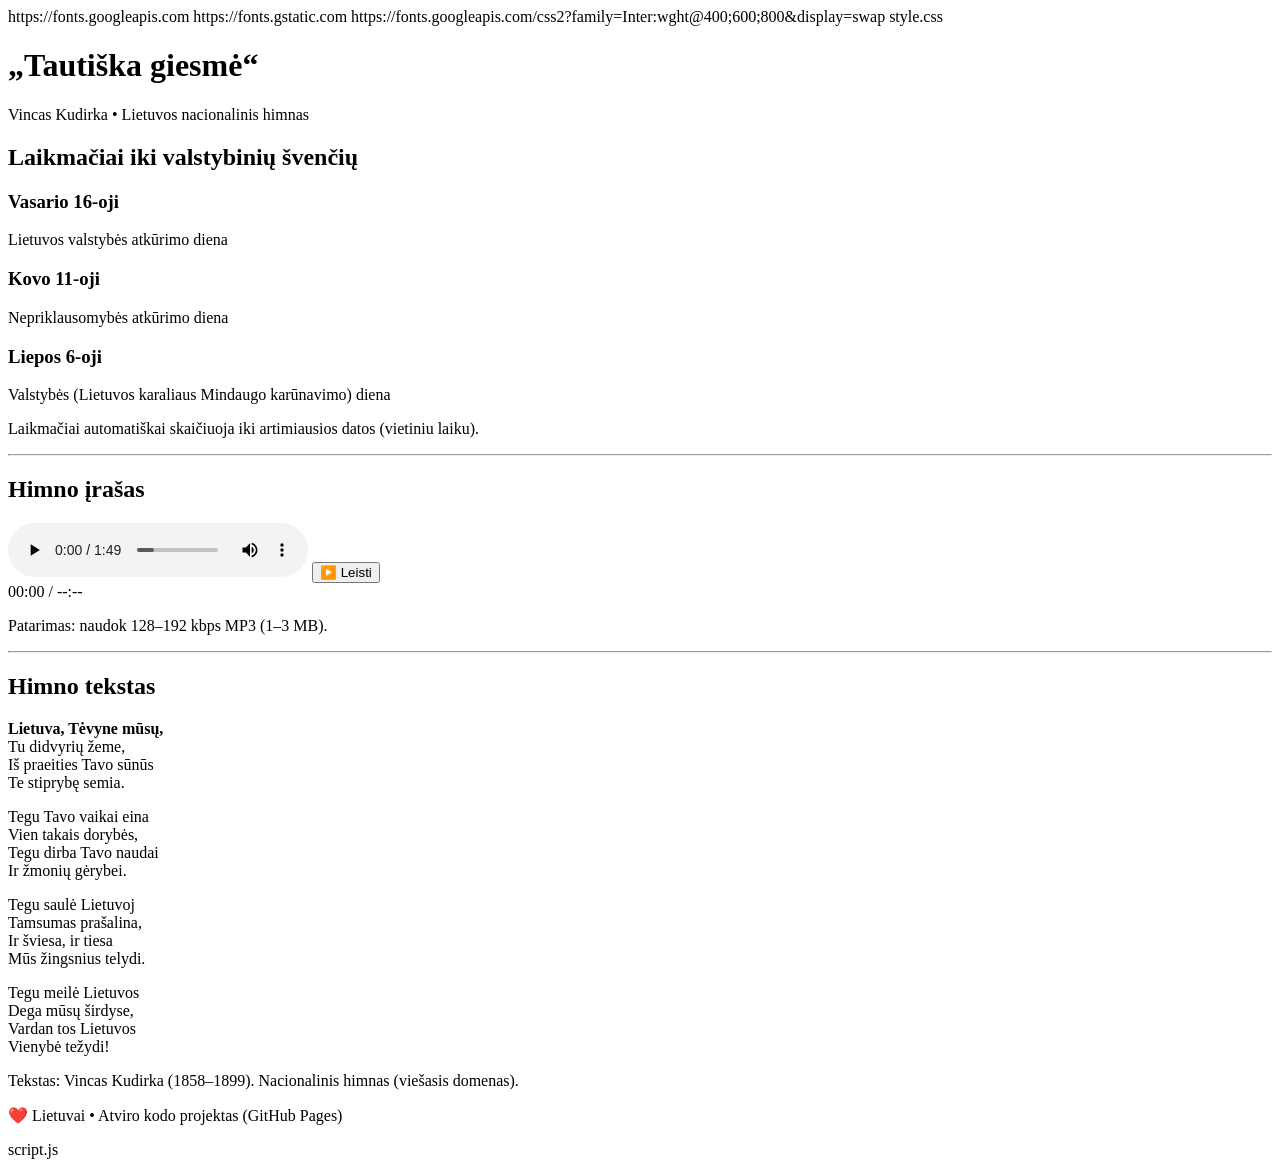
==== index.html @ f1cf4388 "Refactor styles and improve variable management in CSS" ====
<!doctype html>
<html lang="lt">
<head>
  <meta charset="utf-8" />
  <meta name="viewport" content="width=device-width, initial-scale=1" />
  <title>Tautiška giesmė – Laikmačiai ir himnas</title>
  <meta name="description" content="Tautiška giesmė su laikmačiais iki Vasario 16-osios, Kovo 11-osios ir Liepos 6-osios bei himno garsu.">
  <meta name="color-scheme" content="light dark">

  <!-- Šriftas: INTER (teisingos žymės, jokio plain teksto) -->
  https://fonts.googleapis.com
  https://fonts.gstatic.com
  https://fonts.googleapis.com/css2?family=Inter:wght@400;600;800&display=swap

  <!-- Pagrindinis stilius -->
  style.css
</head>
<body>
  <header class="site-header">
    <div class="container">
      <h1>„Tautiška giesmė“</h1>
      <p class="subtitle">Vincas Kudirka • Lietuvos nacionalinis himnas</p>
    </div>
  </header>

  <main class="container">
    <!-- Laikmačiai -->
    <section aria-labelledby="laikmaciai">
      <h2 id="laikmaciai">Laikmačiai iki valstybinių švenčių</h2>

      <div class="timers-grid" role="list">
        <article class="timer-card" role="listitem" aria-live="polite">
          <h3>Vasario 16-oji</h3>
          <p class="tagline">Lietuvos valstybės atkūrimo diena</p>
          <div class="countdown" data-month="2" data-day="16"></div>
          <p class="next-date"></p>
        </article>

        <article class="timer-card" role="listitem" aria-live="polite">
          <h3>Kovo 11-oji</h3>
          <p class="tagline">Nepriklausomybės atkūrimo diena</p>
          <div class="countdown" data-month="3" data-day="11"></div>
          <p class="next-date"></p>
        </article>

        <article class="timer-card" role="listitem" aria-live="polite">
          <h3>Liepos 6-oji</h3>
          <p class="tagline">Valstybės (Lietuvos karaliaus Mindaugo karūnavimo) diena</p>
          <div class="countdown" data-month="7" data-day="6"></div>
          <p class="next-date"></p>
        </article>
      </div>

      <p class="note">
        Laikmačiai automatiškai skaičiuoja iki artimiausios datos (vietiniu laiku).
      </p>
    </section>

    <hr class="divider" />

    <!-- Himno garsas -->
    <section aria-labelledby="audio">
      <h2 id="audio">Himno įrašas</h2>

      <div class="audio-player">
        <audio id="hymn-audio" preload="metadata" controls>
          <source src="assets/audio/tautiska-giesme.mp3" type="audio/mpeg">
          <source src="assets/audio/tautiska-giesme.ogg" type="audio/ogg">
          Jūsų naršyklė nepalaiko HTML5 audio. Atsisiųsti:
          <a href="assets/audio/tautiska-giesme.mp3">MP3</a>
        </audio>

        <button id="play-toggle" class="btn" aria-label="Leisti / Pauzė">
          ▶️ Leisti
        </button>

        <div class="audio-meta">
          <span id="current-time">00:00</span> /
          <span id="duration">--:--</span>
        </div>
      </div>

      <p class="note">Patarimas: naudok 128–192 kbps MP3 (1–3 MB).</p>
    </section>

    <hr class="divider" />

    <!-- Himno tekstas -->
    <section aria-labelledby="himnas">
      <h2 id="himnas">Himno tekstas</h2>

      <article class="hymn" lang="lt" aria-label="Tautiškos giesmės tekstas">
        <!-- data-start (sek.) – dėl „karaokės“ paryškinimo (adapteriuok pagal savo įrašą) -->
        <p data-start="0"><strong>Lietuva, Tėvyne mūsų,</strong><br>
        Tu didvyrių žeme,<br>
        Iš praeities Tavo sūnūs<br>
        Te stiprybę semia.</p>

        <p data-start="17">Tegu Tavo vaikai eina<br>
        Vien takais dorybės,<br>
        Tegu dirba Tavo naudai<br>
        Ir žmonių gėrybei.</p>

        <p data-start="34">Tegu saulė Lietuvoj<br>
        Tamsumas prašalina,<br>
        Ir šviesa, ir tiesa<br>
        Mūs žingsnius telydi.</p>

        <p data-start="52">Tegu meilė Lietuvos<br>
        Dega mūsų širdyse,<br>
        Vardan tos Lietuvos<br>
        Vienybė težydi!</p>
      </article>

      <p class="source">Tekstas: Vincas Kudirka (1858–1899). Nacionalinis himnas (viešasis domenas).</p>
    </section>
  </main>

  <footer class="site-footer">
    <div class="container">
      <p><span>❤️ Lietuvai</span> • <span>Atviro kodo projektas (GitHub Pages)</span></p>
    </div>
  </footer>

  <!-- Teisingas JS įkėlimas: vienintelis script su src -->
  script.js</script>
</body>
</html>
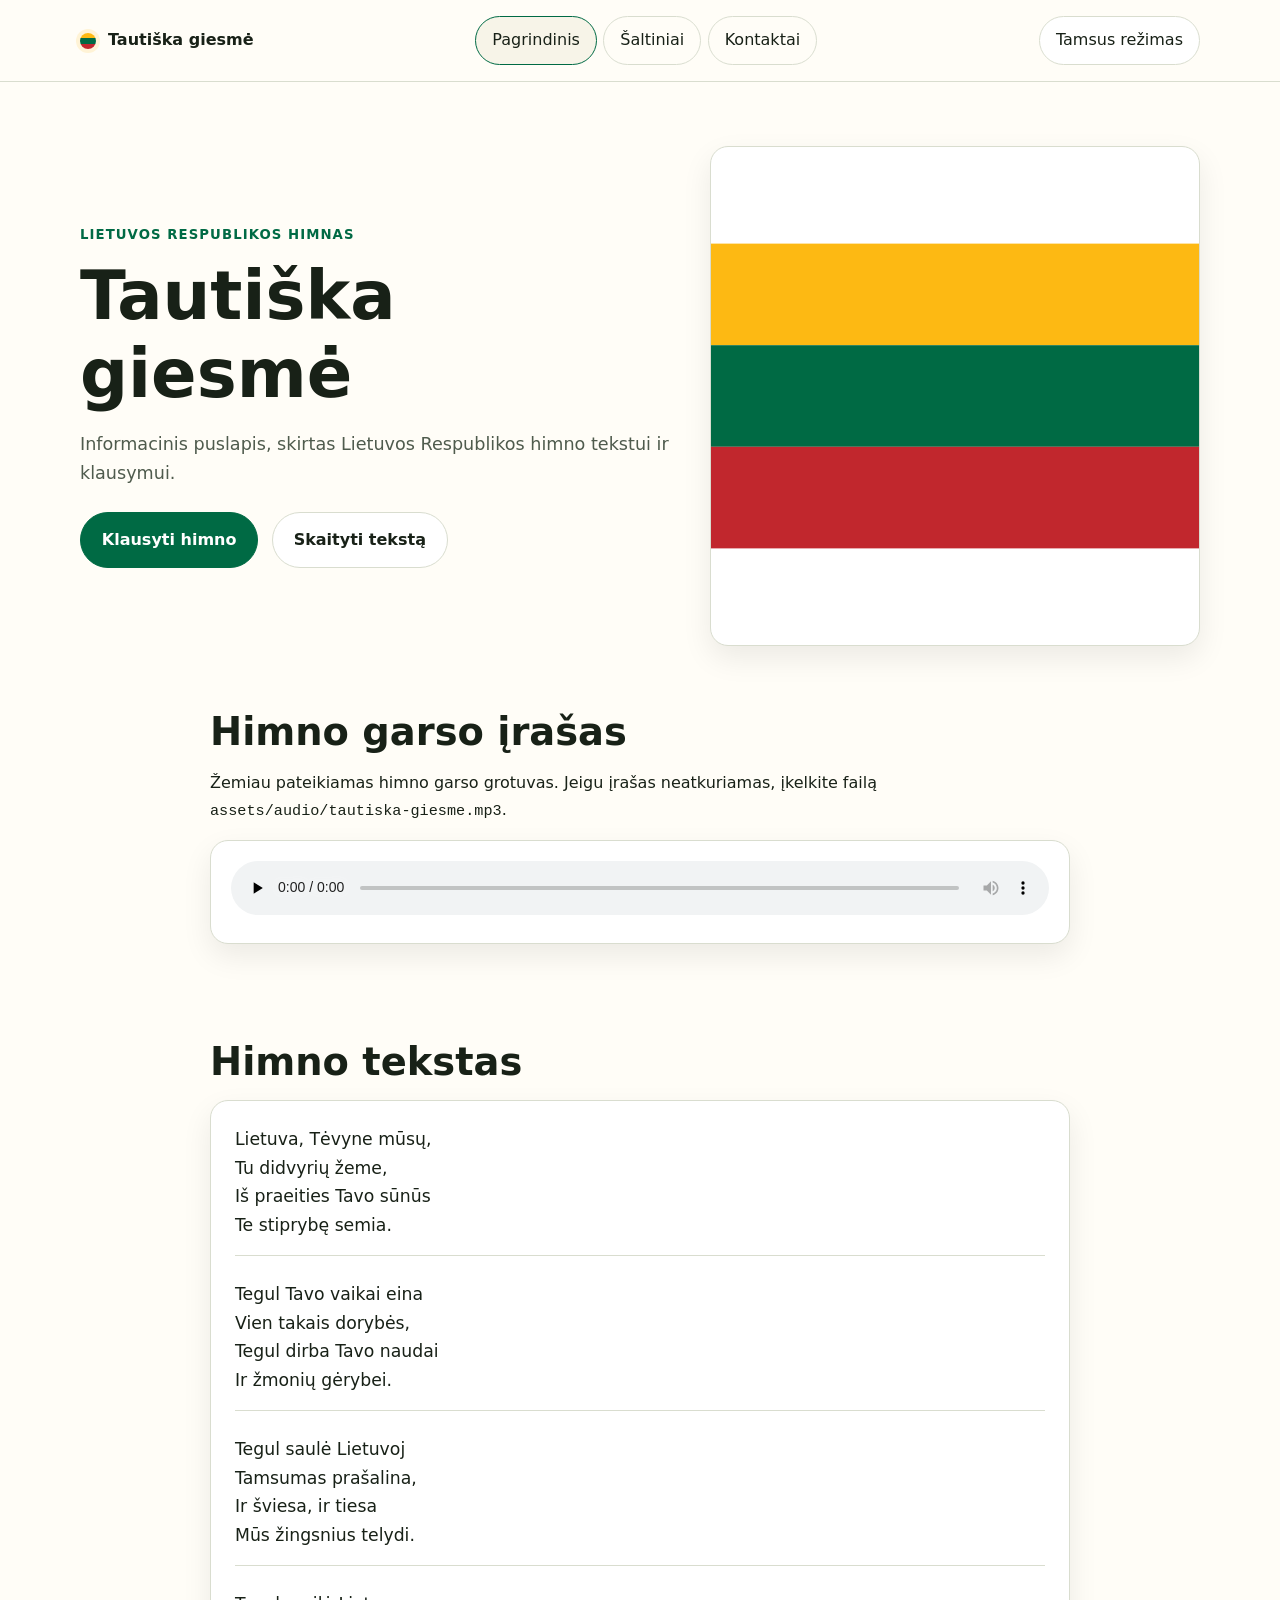
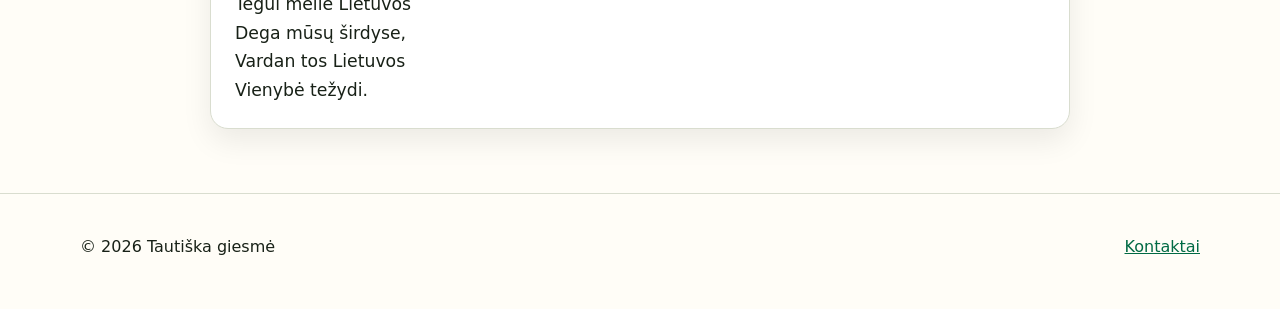
==== commit 9562ef10: "Add new files" ====
--- a/index.html
+++ b/index.html
@@ -1,128 +1,142 @@
-<!doctype html>
+<!DOCTYPE html>
 <html lang="lt">
 <head>
-  <meta charset="utf-8" />
-  <meta name="viewport" content="width=device-width, initial-scale=1" />
-  <title>Tautiška giesmė – Laikmačiai ir himnas</title>
-  <meta name="description" content="Tautiška giesmė su laikmačiais iki Vasario 16-osios, Kovo 11-osios ir Liepos 6-osios bei himno garsu.">
-  <meta name="color-scheme" content="light dark">
-
-  <!-- Šriftas: INTER (teisingos žymės, jokio plain teksto) -->
-  https://fonts.googleapis.com
-  https://fonts.gstatic.com
-  https://fonts.googleapis.com/css2?family=Inter:wght@400;600;800&display=swap
-
-  <!-- Pagrindinis stilius -->
-  style.css
+  <meta charset="UTF-8">
+  <meta name="viewport" content="width=device-width, initial-scale=1.0">
+  <title>Lietuvos Respublikos himnas | Tautiška giesmė</title>
+  <meta name="description" content="Oficialaus stiliaus informacinis puslapis apie Lietuvos Respublikos himną „Tautiška giesmė“: tekstas, garso grotuvas ir pagrindinė informacija.">
+  <meta name="keywords" content="Lietuvos Respublikos himnas, Tautiška giesmė, Lietuvos himnas, himno tekstas">
+  <meta name="author" content="Marius Stauga">
+  <meta name="robots" content="index, follow">
+  <meta property="og:locale" content="lt_LT">
+  <meta property="og:type" content="website">
+  <meta property="og:title" content="Lietuvos Respublikos himnas | Tautiška giesmė">
+  <meta property="og:description" content="Lietuvos Respublikos himno „Tautiška giesmė“ tekstas, garso grotuvas ir nuorodos į šaltinius.">
+  <meta property="og:url" content="https://tautiškagiesmė.lt/">
+  <meta property="og:site_name" content="Tautiška giesmė">
+  <meta property="og:image" content="https://tautiškagiesmė.lt/assets/images/lietuvos-veliava.svg">
+  <meta name="twitter:card" content="summary_large_image">
+  <meta name="theme-color" content="#fdb913">
+  <link rel="canonical" href="https://tautiškagiesmė.lt/">
+  <link rel="icon" href="favicon.ico">
+  <link rel="stylesheet" href="assets/css/style.css">
+  <script defer src="assets/js/theme.js"></script>
+  <script type="application/ld+json">
+  {
+    "@context": "https://schema.org",
+    "@type": "WebSite",
+    "name": "Tautiška giesmė",
+    "url": "https://tautiškagiesmė.lt/",
+    "inLanguage": "lt",
+    "description": "Informacinė svetainė apie Lietuvos Respublikos himną „Tautiška giesmė“.",
+    "keywords": ["Lietuvos Respublikos himnas", "Tautiška giesmė"]
+  }
+  </script>
 </head>
 <body>
+  <a class="skip-link" href="#turinys">Pereiti prie turinio</a>
+
   <header class="site-header">
-    <div class="container">
-      <h1>„Tautiška giesmė“</h1>
-      <p class="subtitle">Vincas Kudirka • Lietuvos nacionalinis himnas</p>
+    <div class="container header-inner">
+      <a class="brand" href="index.html" aria-label="Pradinis puslapis">
+        <span class="brand-mark" aria-hidden="true"></span>
+        <span class="brand-text">Tautiška giesmė</span>
+      </a>
+
+      <nav class="site-nav" aria-label="Pagrindinė navigacija">
+        <button class="nav-toggle" type="button" aria-expanded="false" aria-controls="nav-menu">
+          Meniu
+        </button>
+        <ul id="nav-menu" class="nav-menu">
+          <li><a class="active" href="index.html" aria-current="page">Pagrindinis</a></li>
+          <li><a href="saltiniai.html">Šaltiniai</a></li>
+          <li><a href="kontaktai.html">Kontaktai</a></li>
+        </ul>
+      </nav>
+
+      <button class="theme-toggle" type="button" aria-label="Perjungti temą">
+        <span class="theme-toggle-text">Tamsus režimas</span>
+      </button>
     </div>
   </header>
 
-  <main class="container">
-    <!-- Laikmačiai -->
-    <section aria-labelledby="laikmaciai">
-      <h2 id="laikmaciai">Laikmačiai iki valstybinių švenčių</h2>
-
-      <div class="timers-grid" role="list">
-        <article class="timer-card" role="listitem" aria-live="polite">
-          <h3>Vasario 16-oji</h3>
-          <p class="tagline">Lietuvos valstybės atkūrimo diena</p>
-          <div class="countdown" data-month="2" data-day="16"></div>
-          <p class="next-date"></p>
-        </article>
-
-        <article class="timer-card" role="listitem" aria-live="polite">
-          <h3>Kovo 11-oji</h3>
-          <p class="tagline">Nepriklausomybės atkūrimo diena</p>
-          <div class="countdown" data-month="3" data-day="11"></div>
-          <p class="next-date"></p>
-        </article>
-
-        <article class="timer-card" role="listitem" aria-live="polite">
-          <h3>Liepos 6-oji</h3>
-          <p class="tagline">Valstybės (Lietuvos karaliaus Mindaugo karūnavimo) diena</p>
-          <div class="countdown" data-month="7" data-day="6"></div>
-          <p class="next-date"></p>
-        </article>
+  <main id="turinys">
+    <section class="hero">
+      <div class="container hero-grid">
+        <div class="hero-content">
+          <p class="eyebrow">Lietuvos Respublikos himnas</p>
+          <h1>Tautiška giesmė</h1>
+          <p class="lead">
+            Informacinis puslapis, skirtas Lietuvos Respublikos himno tekstui ir klausymui.
+          </p>
+          <div class="hero-actions">
+            <a class="button button-primary" href="#grotuvas">Klausyti himno</a>
+            <a class="button button-secondary" href="#tekstas">Skaityti tekstą</a>
+          </div>
+        </div>
+        <figure class="hero-figure">
+          <img src="assets/images/lietuvos-veliava.svg" alt="Lietuvos Respublikos vėliavos iliustracija" width="800" height="500">
+        </figure>
       </div>
-
-      <p class="note">
-        Laikmačiai automatiškai skaičiuoja iki artimiausios datos (vietiniu laiku).
-      </p>
     </section>
 
-    <hr class="divider" />
-
-    <!-- Himno garsas -->
-    <section aria-labelledby="audio">
-      <h2 id="audio">Himno įrašas</h2>
-
-      <div class="audio-player">
-        <audio id="hymn-audio" preload="metadata" controls>
-          <source src="assets/audio/tautiska-giesme.mp3" type="audio/mpeg">
-          <source src="assets/audio/tautiska-giesme.ogg" type="audio/ogg">
-          Jūsų naršyklė nepalaiko HTML5 audio. Atsisiųsti:
-          <a href="assets/audio/tautiska-giesme.mp3">MP3</a>
-        </audio>
-
-        <button id="play-toggle" class="btn" aria-label="Leisti / Pauzė">
-          ▶️ Leisti
-        </button>
-
-        <div class="audio-meta">
-          <span id="current-time">00:00</span> /
-          <span id="duration">--:--</span>
+    <section class="section" id="grotuvas" aria-labelledby="grotuvo-antraste">
+      <div class="container narrow">
+        <h2 id="grotuvo-antraste">Himno garso įrašas</h2>
+        <p>
+          Žemiau pateikiamas himno garso grotuvas. Jeigu įrašas neatkuriamas, įkelkite failą
+          <code>assets/audio/tautiska-giesme.mp3</code>.
+        </p>
+        <div class="card player-card">
+          <audio controls preload="none" class="audio-player">
+            <source src="assets/audio/tautiska-giesme.mp3" type="audio/mpeg">
+            Jūsų naršyklė nepalaiko garso atkūrimo.
+          </audio>
         </div>
       </div>
-
-      <p class="note">Patarimas: naudok 128–192 kbps MP3 (1–3 MB).</p>
     </section>
 
-    <hr class="divider" />
+    <section class="section" id="tekstas" aria-labelledby="teksto-antraste">
+      <div class="container narrow">
+        <h2 id="teksto-antraste">Himno tekstas</h2>
+        <div class="card anthem-card">
+          <div class="anthem-stanza" aria-label="Pirmoji strofa">
+            <p>Lietuva, Tėvyne mūsų,</p>
+            <p>Tu didvyrių žeme,</p>
+            <p>Iš praeities Tavo sūnūs</p>
+            <p>Te stiprybę semia.</p>
+          </div>
 
-    <!-- Himno tekstas -->
-    <section aria-labelledby="himnas">
-      <h2 id="himnas">Himno tekstas</h2>
+          <div class="anthem-stanza" aria-label="Antroji strofa">
+            <p>Tegul Tavo vaikai eina</p>
+            <p>Vien takais dorybės,</p>
+            <p>Tegul dirba Tavo naudai</p>
+            <p>Ir žmonių gėrybei.</p>
+          </div>
 
-      <article class="hymn" lang="lt" aria-label="Tautiškos giesmės tekstas">
-        <!-- data-start (sek.) – dėl „karaokės“ paryškinimo (adapteriuok pagal savo įrašą) -->
-        <p data-start="0"><strong>Lietuva, Tėvyne mūsų,</strong><br>
-        Tu didvyrių žeme,<br>
-        Iš praeities Tavo sūnūs<br>
-        Te stiprybę semia.</p>
+          <div class="anthem-stanza" aria-label="Trečioji strofa">
+            <p>Tegul saulė Lietuvoj</p>
+            <p>Tamsumas prašalina,</p>
+            <p>Ir šviesa, ir tiesa</p>
+            <p>Mūs žingsnius telydi.</p>
+          </div>
 
-        <p data-start="17">Tegu Tavo vaikai eina<br>
-        Vien takais dorybės,<br>
-        Tegu dirba Tavo naudai<br>
-        Ir žmonių gėrybei.</p>
-
-        <p data-start="34">Tegu saulė Lietuvoj<br>
-        Tamsumas prašalina,<br>
-        Ir šviesa, ir tiesa<br>
-        Mūs žingsnius telydi.</p>
-
-        <p data-start="52">Tegu meilė Lietuvos<br>
-        Dega mūsų širdyse,<br>
-        Vardan tos Lietuvos<br>
-        Vienybė težydi!</p>
-      </article>
-
-      <p class="source">Tekstas: Vincas Kudirka (1858–1899). Nacionalinis himnas (viešasis domenas).</p>
+          <div class="anthem-stanza" aria-label="Ketvirtoji strofa">
+            <p>Tegul meilė Lietuvos</p>
+            <p>Dega mūsų širdyse,</p>
+            <p>Vardan tos Lietuvos</p>
+            <p>Vienybė težydi.</p>
+          </div>
+        </div>
+      </div>
     </section>
   </main>
 
   <footer class="site-footer">
-    <div class="container">
-      <p><span>❤️ Lietuvai</span> • <span>Atviro kodo projektas (GitHub Pages)</span></p>
+    <div class="container footer-inner">
+      <p>© <span id="current-year"></span> Tautiška giesmė</p>
+      <p><a href="kontaktai.html">Kontaktai</a></p>
     </div>
   </footer>
-
-  <!-- Teisingas JS įkėlimas: vienintelis script su src -->
-  script.js</script>
 </body>
 </html>
--- a/assets/css/style.css
+++ b/assets/css/style.css
@@ -0,0 +1,383 @@
+:root {
+  --color-bg: #fffdf7;
+  --color-surface: #ffffff;
+  --color-surface-strong: #f7f4e8;
+  --color-text: #182117;
+  --color-muted: #4f5b4d;
+  --color-border: #d9ddcf;
+  --color-accent-yellow: #fdb913;
+  --color-accent-green: #006a44;
+  --color-accent-red: #c1272d;
+  --shadow-soft: 0 12px 30px rgba(0, 0, 0, 0.08);
+  --radius: 18px;
+  --container: 1120px;
+  --transition: 180ms ease;
+}
+
+body[data-theme="dark"] {
+  --color-bg: #111513;
+  --color-surface: #161d1a;
+  --color-surface-strong: #1d2622;
+  --color-text: #f2f4ed;
+  --color-muted: #c1c8bd;
+  --color-border: #334039;
+  --shadow-soft: 0 16px 36px rgba(0, 0, 0, 0.35);
+}
+
+* {
+  box-sizing: border-box;
+}
+
+html {
+  scroll-behavior: smooth;
+}
+
+body {
+  margin: 0;
+  font-family: Inter, system-ui, -apple-system, BlinkMacSystemFont, "Segoe UI", sans-serif;
+  background: var(--color-bg);
+  color: var(--color-text);
+  line-height: 1.65;
+  transition: background-color var(--transition), color var(--transition);
+}
+
+img {
+  max-width: 100%;
+  display: block;
+}
+
+code {
+  font-family: "SFMono-Regular", Consolas, "Liberation Mono", Menlo, monospace;
+  font-size: 0.95em;
+}
+
+.container {
+  width: min(calc(100% - 2rem), var(--container));
+  margin: 0 auto;
+}
+
+.narrow {
+  width: min(calc(100% - 2rem), 860px);
+}
+
+.skip-link {
+  position: absolute;
+  left: -9999px;
+  top: 0;
+}
+
+.skip-link:focus {
+  left: 1rem;
+  top: 1rem;
+  background: var(--color-surface);
+  color: var(--color-text);
+  padding: 0.75rem 1rem;
+  border-radius: 0.75rem;
+  border: 1px solid var(--color-border);
+  z-index: 999;
+}
+
+.site-header {
+  position: sticky;
+  top: 0;
+  z-index: 100;
+  backdrop-filter: blur(14px);
+  background: color-mix(in srgb, var(--color-bg) 82%, transparent);
+  border-bottom: 1px solid var(--color-border);
+}
+
+.header-inner {
+  display: flex;
+  align-items: center;
+  justify-content: space-between;
+  gap: 1rem;
+  padding: 1rem 0;
+}
+
+.brand {
+  display: inline-flex;
+  align-items: center;
+  gap: 0.75rem;
+  color: var(--color-text);
+  text-decoration: none;
+  font-weight: 700;
+}
+
+.brand-mark {
+  width: 1rem;
+  height: 1rem;
+  border-radius: 999px;
+  background: linear-gradient(
+    180deg,
+    var(--color-accent-yellow) 0%,
+    var(--color-accent-yellow) 33.33%,
+    var(--color-accent-green) 33.33%,
+    var(--color-accent-green) 66.66%,
+    var(--color-accent-red) 66.66%,
+    var(--color-accent-red) 100%
+  );
+  box-shadow: 0 0 0 4px color-mix(in srgb, var(--color-accent-yellow) 14%, transparent);
+}
+
+.site-nav {
+  display: flex;
+  align-items: center;
+  gap: 1rem;
+}
+
+.nav-toggle {
+  display: none;
+}
+
+.nav-menu {
+  display: flex;
+  align-items: center;
+  gap: 0.4rem;
+  list-style: none;
+  margin: 0;
+  padding: 0;
+}
+
+.nav-menu a,
+.theme-toggle,
+.nav-toggle,
+.button {
+  border-radius: 999px;
+  border: 1px solid var(--color-border);
+  transition: all var(--transition);
+}
+
+.nav-menu a {
+  display: inline-block;
+  text-decoration: none;
+  color: var(--color-text);
+  padding: 0.65rem 1rem;
+}
+
+.nav-menu a:hover,
+.nav-menu a:focus-visible,
+.theme-toggle:hover,
+.theme-toggle:focus-visible,
+.nav-toggle:hover,
+.nav-toggle:focus-visible {
+  border-color: var(--color-accent-green);
+  outline: none;
+}
+
+.nav-menu a.active {
+  background: var(--color-surface-strong);
+  border-color: var(--color-accent-green);
+}
+
+.theme-toggle,
+.nav-toggle {
+  background: var(--color-surface);
+  color: var(--color-text);
+  cursor: pointer;
+  padding: 0.65rem 1rem;
+  font: inherit;
+}
+
+.hero {
+  padding: 4rem 0 2rem;
+}
+
+.hero-grid {
+  display: grid;
+  grid-template-columns: 1.1fr 0.9fr;
+  gap: 2rem;
+  align-items: center;
+}
+
+.eyebrow {
+  margin: 0 0 0.75rem;
+  text-transform: uppercase;
+  letter-spacing: 0.08em;
+  font-size: 0.83rem;
+  color: var(--color-accent-green);
+  font-weight: 700;
+}
+
+h1,
+h2 {
+  line-height: 1.15;
+  margin: 0 0 1rem;
+}
+
+h1 {
+  font-size: clamp(2.3rem, 6vw, 4.2rem);
+}
+
+h2 {
+  font-size: clamp(1.7rem, 3vw, 2.4rem);
+}
+
+.lead {
+  font-size: 1.1rem;
+  color: var(--color-muted);
+  max-width: 62ch;
+}
+
+.hero-actions {
+  display: flex;
+  flex-wrap: wrap;
+  gap: 0.85rem;
+  margin-top: 1.5rem;
+}
+
+.button {
+  display: inline-flex;
+  align-items: center;
+  justify-content: center;
+  min-height: 48px;
+  padding: 0.85rem 1.3rem;
+  text-decoration: none;
+  font-weight: 700;
+}
+
+.button-primary {
+  background: var(--color-accent-green);
+  border-color: var(--color-accent-green);
+  color: #ffffff;
+}
+
+.button-primary:hover,
+.button-primary:focus-visible {
+  background: #005539;
+  border-color: #005539;
+}
+
+.button-secondary {
+  background: var(--color-surface);
+  color: var(--color-text);
+}
+
+.hero-figure {
+  margin: 0;
+}
+
+.hero-figure img {
+  border-radius: var(--radius);
+  box-shadow: var(--shadow-soft);
+  border: 1px solid var(--color-border);
+  background: var(--color-surface);
+}
+
+.section {
+  padding: 2rem 0 4rem;
+}
+
+.card {
+  background: var(--color-surface);
+  border: 1px solid var(--color-border);
+  border-radius: var(--radius);
+  box-shadow: var(--shadow-soft);
+  padding: 1.5rem;
+}
+
+.player-card {
+  padding: 1.25rem;
+}
+
+.audio-player {
+  width: 100%;
+}
+
+.anthem-card {
+  display: grid;
+  gap: 1.5rem;
+}
+
+.anthem-stanza {
+  padding-bottom: 1rem;
+  border-bottom: 1px solid var(--color-border);
+}
+
+.anthem-stanza:last-child {
+  border-bottom: 0;
+  padding-bottom: 0;
+}
+
+.anthem-stanza p {
+  margin: 0;
+  font-size: 1.08rem;
+}
+
+.source-list {
+  margin: 0;
+  padding-left: 1.25rem;
+}
+
+.source-list li + li {
+  margin-top: 0.9rem;
+}
+
+.source-list a,
+.contact-email a,
+.site-footer a {
+  color: var(--color-accent-green);
+}
+
+.contact-email {
+  font-size: 1.15rem;
+  font-weight: 700;
+}
+
+.site-footer {
+  border-top: 1px solid var(--color-border);
+}
+
+.footer-inner {
+  display: flex;
+  justify-content: space-between;
+  gap: 1rem;
+  flex-wrap: wrap;
+  padding: 1.5rem 0 2rem;
+}
+
+@media (max-width: 860px) {
+  .hero-grid {
+    grid-template-columns: 1fr;
+  }
+
+  .header-inner {
+    flex-wrap: wrap;
+  }
+
+  .nav-toggle {
+    display: inline-flex;
+  }
+
+  .site-nav {
+    width: 100%;
+    justify-content: space-between;
+    flex-wrap: wrap;
+  }
+
+  .nav-menu {
+    display: none;
+    width: 100%;
+    flex-direction: column;
+    align-items: stretch;
+    padding-top: 0.75rem;
+  }
+
+  .nav-menu.open {
+    display: flex;
+  }
+
+  .nav-menu a {
+    width: 100%;
+    text-align: center;
+  }
+}
+
+@media (prefers-reduced-motion: reduce) {
+  html {
+    scroll-behavior: auto;
+  }
+
+  *, *::before, *::after {
+    transition: none !important;
+  }
+}
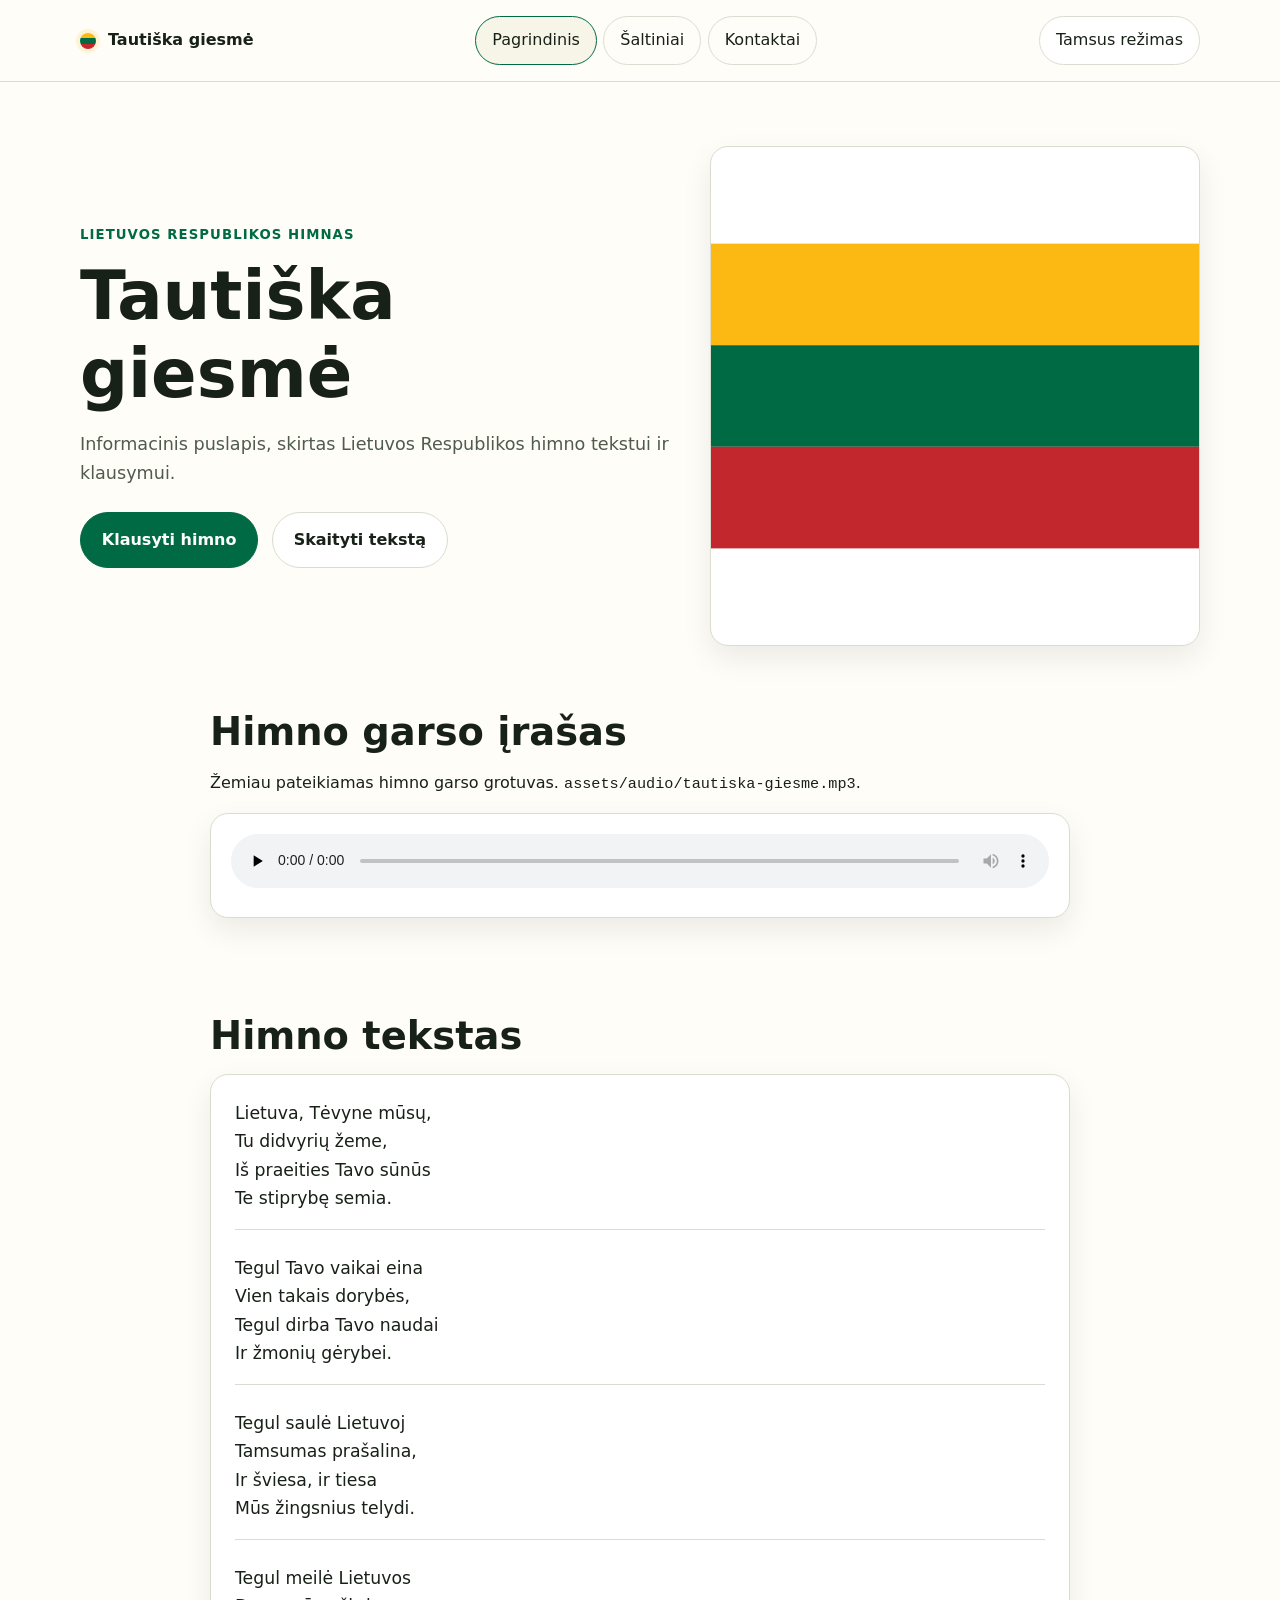
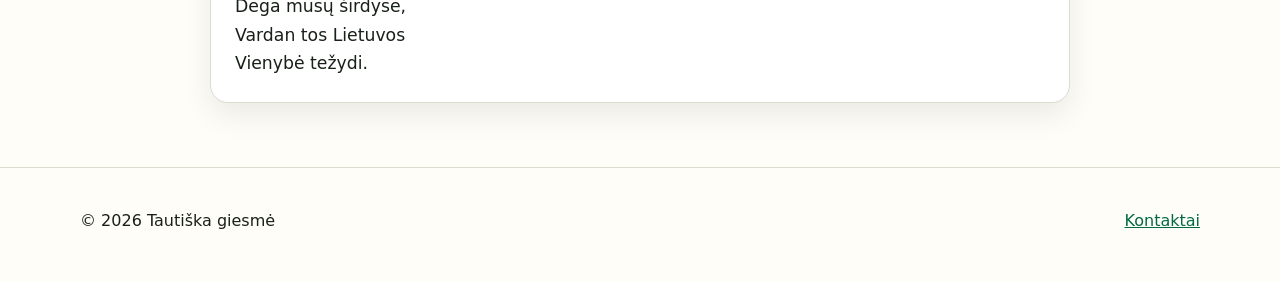
==== commit 3487dbfe: "Update audio player instructions in index.html" ====
--- a/index.html
+++ b/index.html
@@ -84,7 +84,7 @@
       <div class="container narrow">
         <h2 id="grotuvo-antraste">Himno garso įrašas</h2>
         <p>
-          Žemiau pateikiamas himno garso grotuvas. Jeigu įrašas neatkuriamas, įkelkite failą
+          Žemiau pateikiamas himno garso grotuvas.
           <code>assets/audio/tautiska-giesme.mp3</code>.
         </p>
         <div class="card player-card">
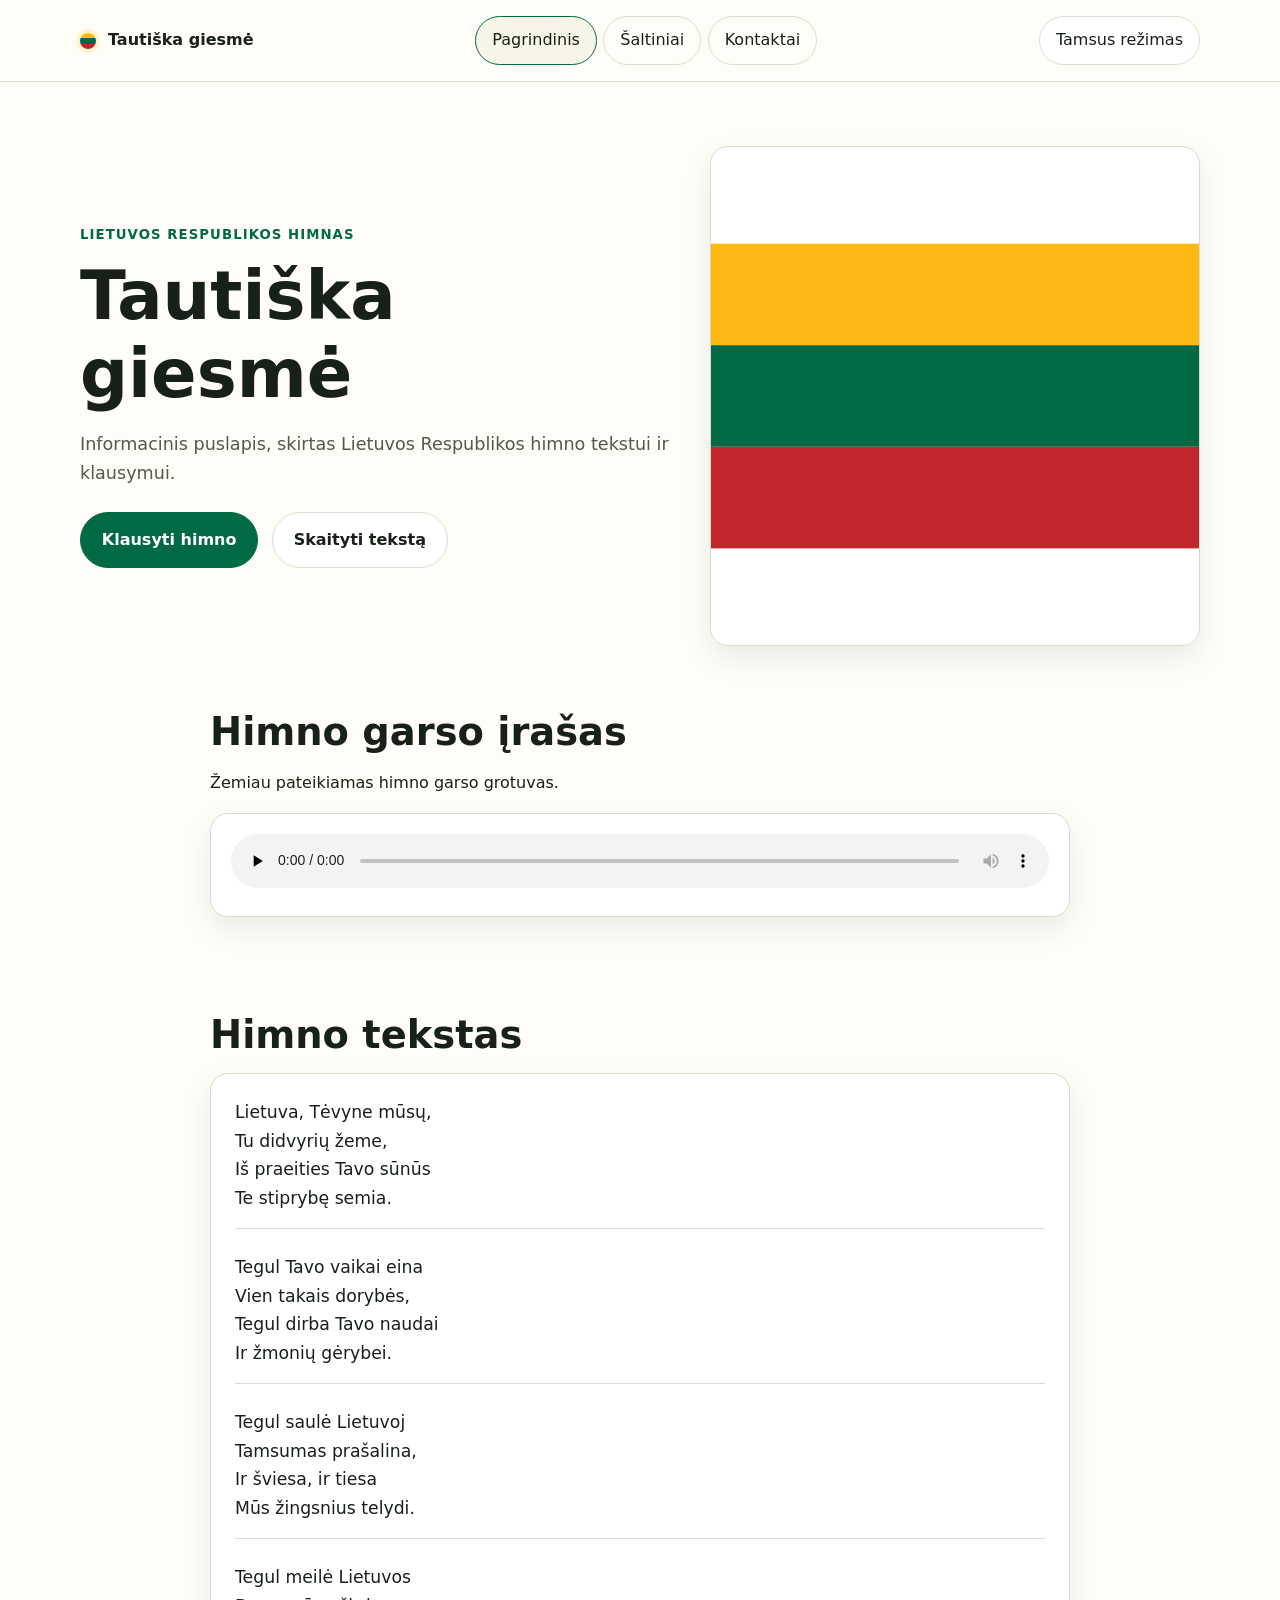
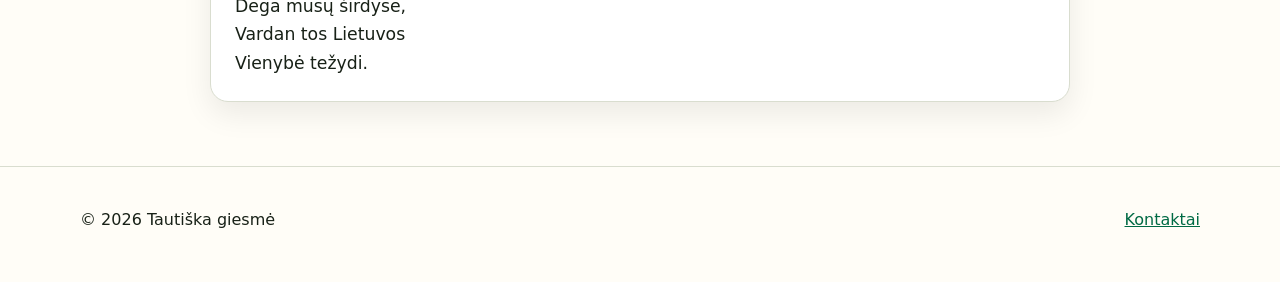
==== commit 6d9cfcaf: "Fix orphaned files, HTML bugs, URL encoding, sitemap SEO, and external link behavior Agent-Logs-Url:" ====
--- a/index.html
+++ b/index.html
@@ -12,12 +12,12 @@
   <meta property="og:type" content="website">
   <meta property="og:title" content="Lietuvos Respublikos himnas | Tautiška giesmė">
   <meta property="og:description" content="Lietuvos Respublikos himno „Tautiška giesmė“ tekstas, garso grotuvas ir nuorodos į šaltinius.">
-  <meta property="og:url" content="https://tautiškagiesmė.lt/">
+  <meta property="og:url" content="https://tauti%C5%A1kagiesm%C4%97.lt/">
   <meta property="og:site_name" content="Tautiška giesmė">
-  <meta property="og:image" content="https://tautiškagiesmė.lt/assets/images/lietuvos-veliava.svg">
+  <meta property="og:image" content="https://tauti%C5%A1kagiesm%C4%97.lt/assets/images/lietuvos-veliava.svg">
   <meta name="twitter:card" content="summary_large_image">
   <meta name="theme-color" content="#fdb913">
-  <link rel="canonical" href="https://tautiškagiesmė.lt/">
+  <link rel="canonical" href="https://tauti%C5%A1kagiesm%C4%97.lt/">
   <link rel="icon" href="favicon.ico">
   <link rel="stylesheet" href="assets/css/style.css">
   <script defer src="assets/js/theme.js"></script>
@@ -26,7 +26,7 @@
     "@context": "https://schema.org",
     "@type": "WebSite",
     "name": "Tautiška giesmė",
-    "url": "https://tautiškagiesmė.lt/",
+    "url": "https://tauti%C5%A1kagiesm%C4%97.lt/",
     "inLanguage": "lt",
     "description": "Informacinė svetainė apie Lietuvos Respublikos himną „Tautiška giesmė“.",
     "keywords": ["Lietuvos Respublikos himnas", "Tautiška giesmė"]
@@ -83,10 +83,7 @@
     <section class="section" id="grotuvas" aria-labelledby="grotuvo-antraste">
       <div class="container narrow">
         <h2 id="grotuvo-antraste">Himno garso įrašas</h2>
-        <p>
-          Žemiau pateikiamas himno garso grotuvas.
-          <code>assets/audio/tautiska-giesme.mp3</code>.
-        </p>
+        <p>Žemiau pateikiamas himno garso grotuvas.</p>
         <div class="card player-card">
           <audio controls preload="none" class="audio-player">
             <source src="assets/audio/tautiska-giesme.mp3" type="audio/mpeg">
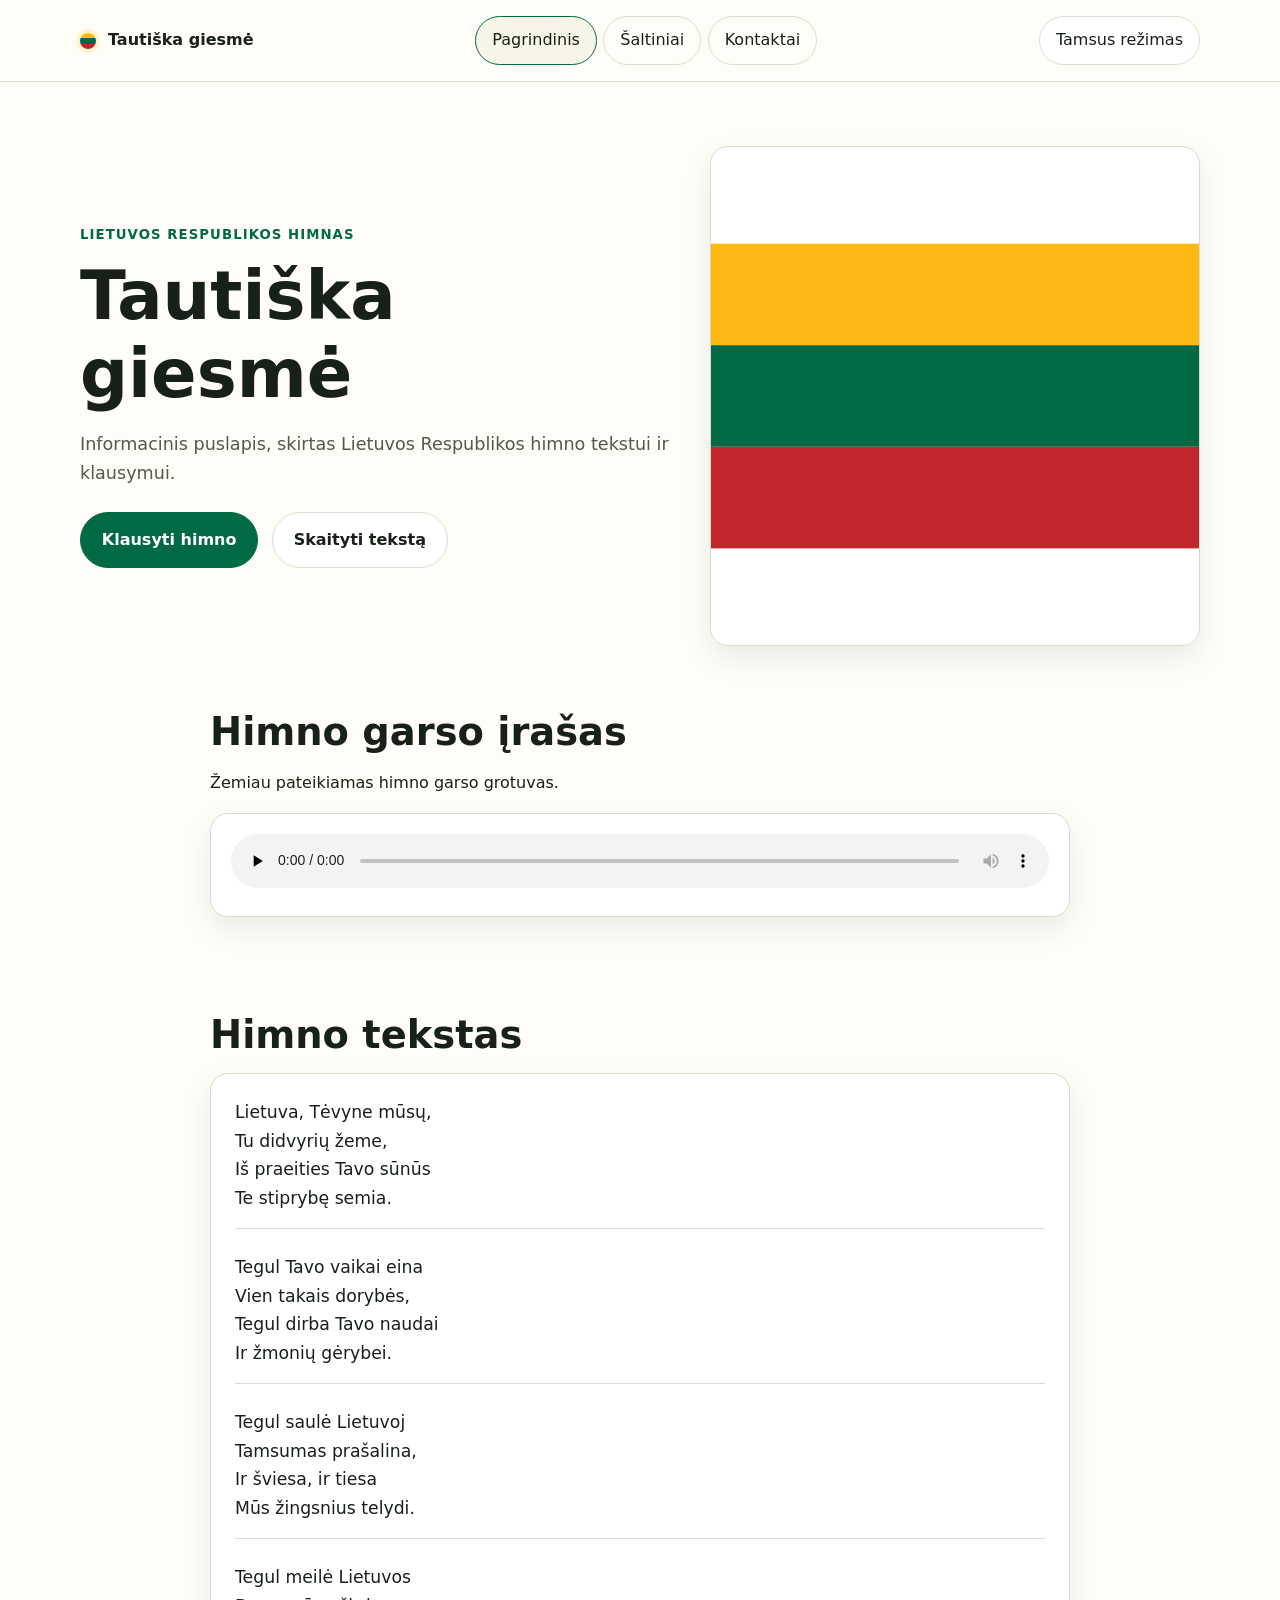
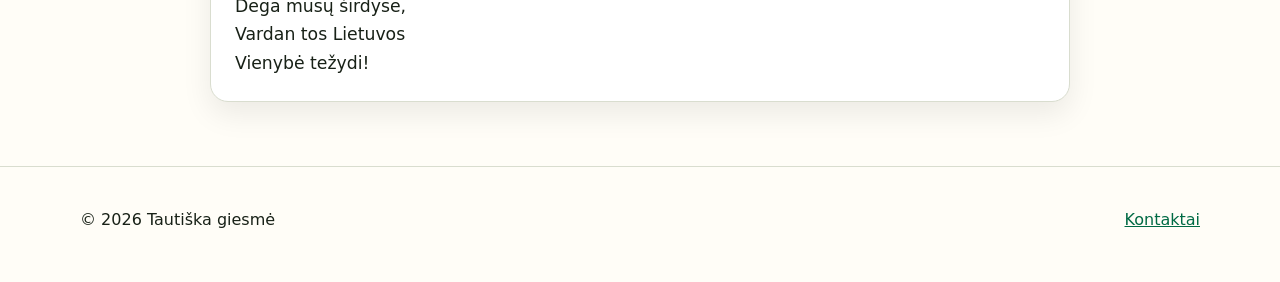
==== commit 1f2e6665: "Update index.html" ====
--- a/index.html
+++ b/index.html
@@ -15,7 +15,11 @@
   <meta property="og:url" content="https://tauti%C5%A1kagiesm%C4%97.lt/">
   <meta property="og:site_name" content="Tautiška giesmė">
   <meta property="og:image" content="https://tauti%C5%A1kagiesm%C4%97.lt/assets/images/lietuvos-veliava.svg">
+  <meta property="og:image:width" content="1200">
+  <meta property="og:image:height" content="630">
   <meta name="twitter:card" content="summary_large_image">
+  <meta name="twitter:title" content="...">
+  <meta name="twitter:description" content="...">
   <meta name="theme-color" content="#fdb913">
   <link rel="canonical" href="https://tauti%C5%A1kagiesm%C4%97.lt/">
   <link rel="icon" href="favicon.ico">
@@ -122,7 +126,7 @@
             <p>Tegul meilė Lietuvos</p>
             <p>Dega mūsų širdyse,</p>
             <p>Vardan tos Lietuvos</p>
-            <p>Vienybė težydi.</p>
+            <p>Vienybė težydi!</p>
           </div>
         </div>
       </div>
--- a/assets/css/style.css
+++ b/assets/css/style.css
@@ -25,7 +25,7 @@
 }
 
 * {
-  box-sizing: border-box;
+    box-sizing: border-box;
 }
 
 html {
@@ -243,13 +243,12 @@
 
 .button-primary:hover,
 .button-primary:focus-visible {
-  background: #005539;
-  border-color: #005539;
+    filter: brightness(1.05);
 }
 
 .button-secondary {
-  background: var(--color-surface);
-  color: var(--color-text);
+    background: var(--color-surface);
+    color: var(--color-text);
 }
 
 .hero-figure {
